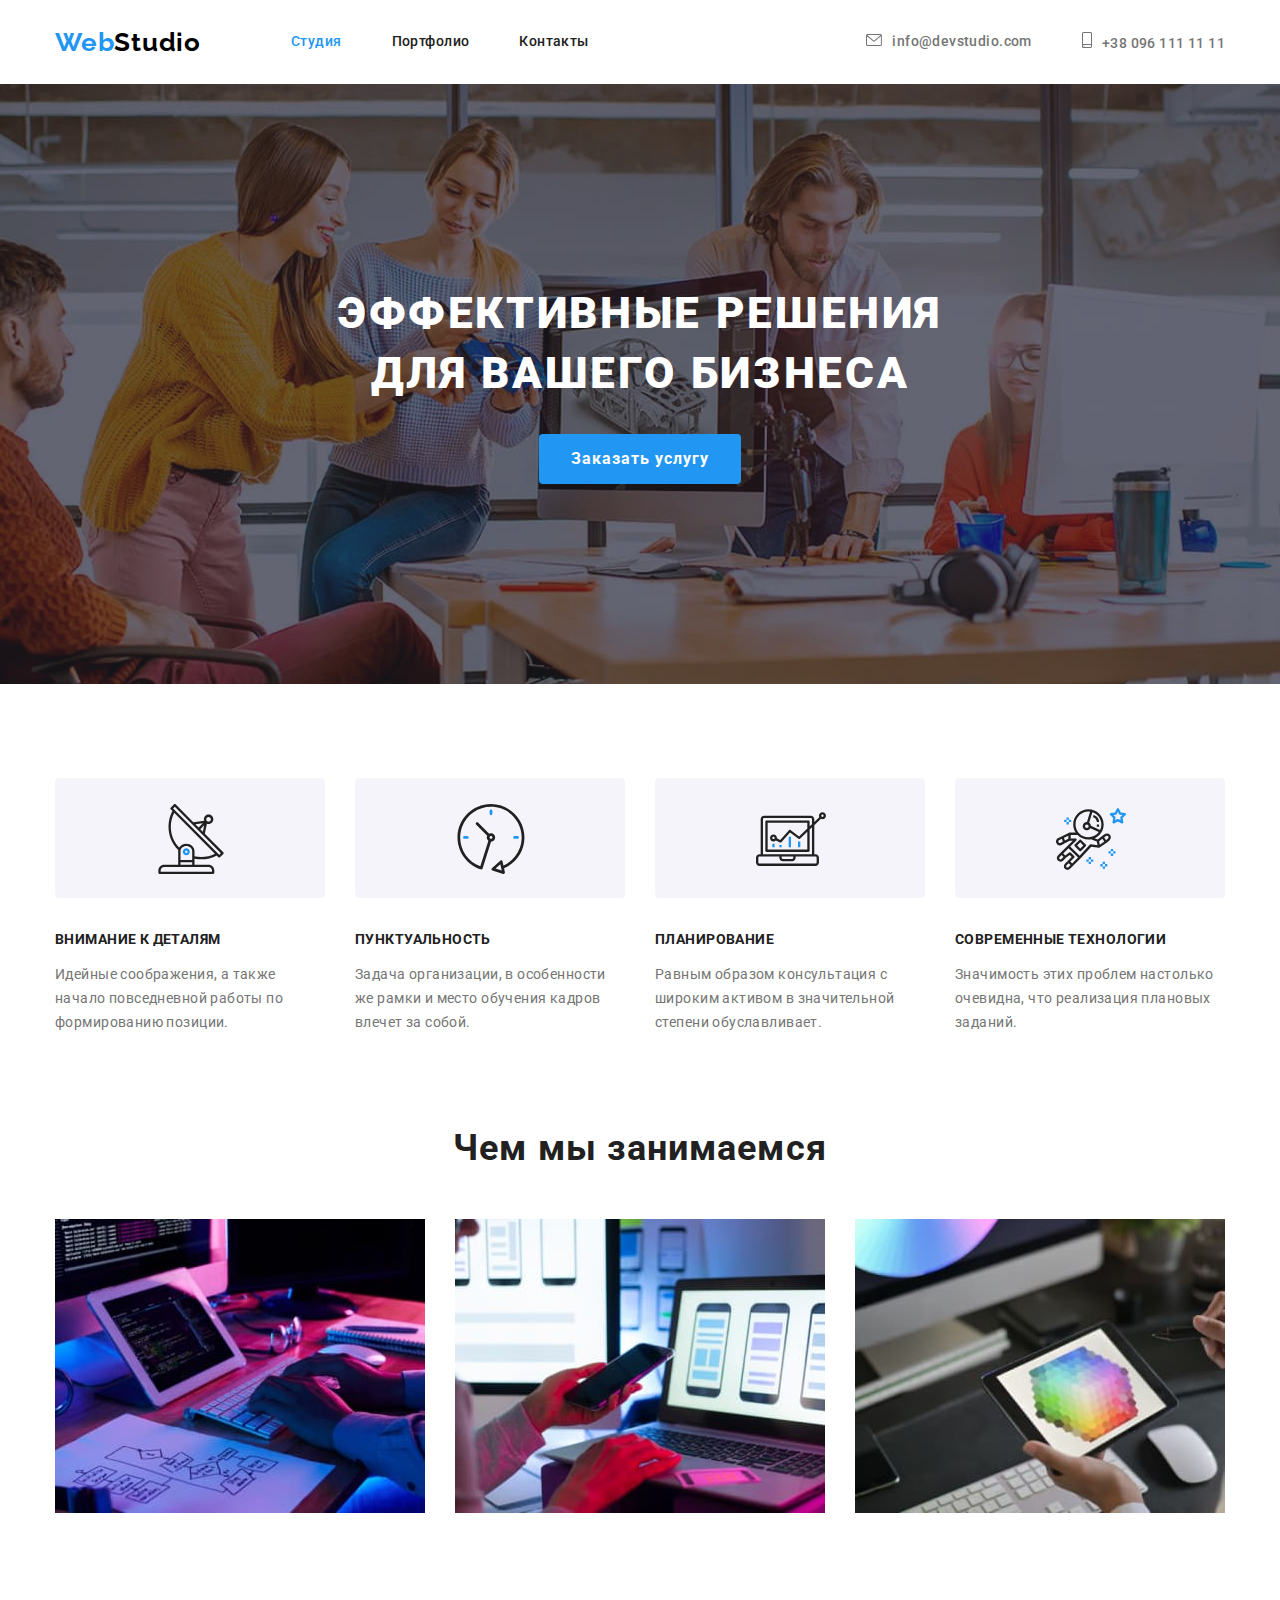
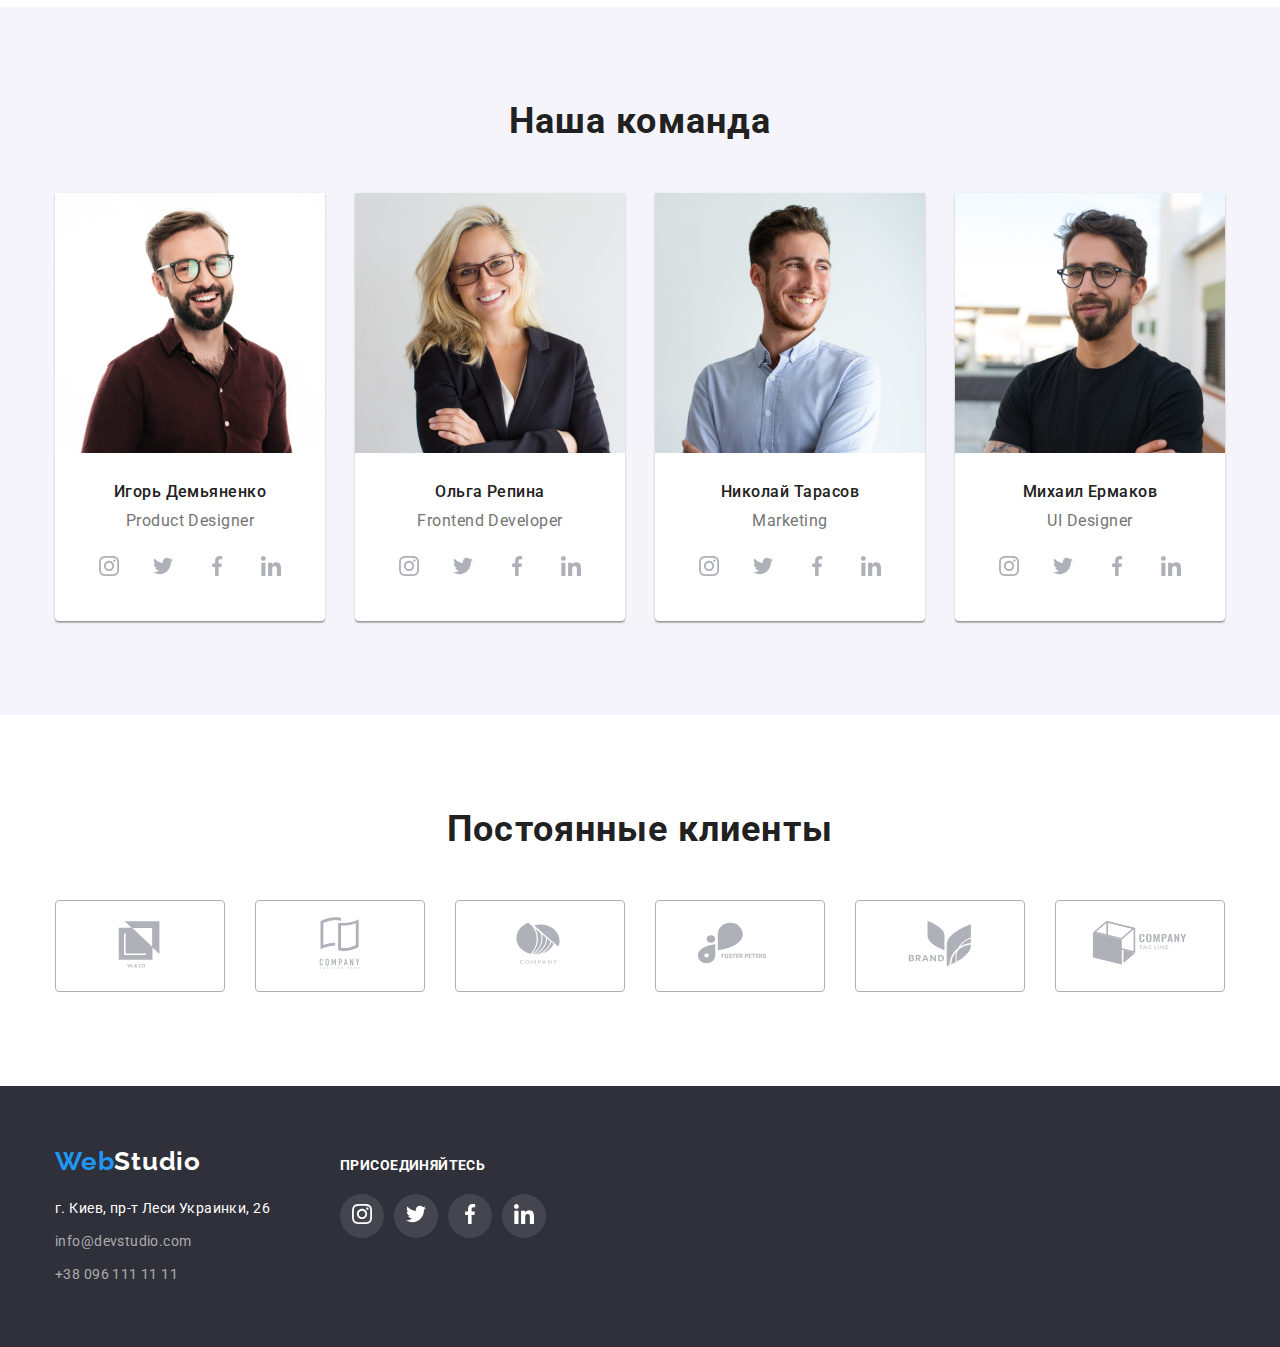
==== index.html @ 2602ba6e "inex.update" ====
<!DOCTYPE html>
<html lang="ru">
<head>
    <meta charset="UTF-8">
    <meta http-equiv="X-UA-Compatible" content="IE=edge">
    <meta name="viewport" content="width-device-width, initial-scale=1.0">
    <title>Студия</title>
    <link rel="preconnect" href="https://fonts.googleapis.com">
    <link rel="preconnect" href="https://fonts.gstatic.com" crossorigin>
    <link href="https://fonts.googleapis.com/css2?family=Raleway:wght@700&family=Roboto:wght@400;500;700;900&display=swap" rel="stylesheet">
    <link rel="stylesheet" href="https://cdnjs.cloudflare.com/ajax/libs/modern-normalize/1.1.0/modern-normalize.min.css">
    <link rel="stylesheet" href="./css/styles.css">
</head>
<body>
    <header>
        <div class="container main-nav">
            <nav class="header-nav">
                <a href="./index.html" lang="en" class="logo-web link">Web<span class="logo-studio">Studio</span></a>
                <ul class="site-nav list">
                    <li class="item"><a href="./index.html" class="link-current link">Студия</a></li>
                    <li class="item"><a href="./portfolio.html" class="link">Портфолио</a></li>
                    <li class="item"><a href="" class="link">Контакты</a></li>
                </ul>
            </nav>    
                <ul class="contact-header list">
                    </li>
                    <li class="item"><a href="mailto:info@devstudio.com" class="link mail">
                        <svg class="contact-icon" width="16" height="12">
                        <use href="./images/icons.svg#icon-envelope"></use>
                     </svg>info@devstudio.com</a>
                    </li>
                    <li class="item">
                        <a href="tel:+380961111111" class="link tel"><svg class="contact-icon" width="10" height="16">
                        <use href="./images/icons.svg#icon-smartphone"></use>
                     </svg>+38 096 111 11 11</a>
                    </li>
                </ul>
        </div>
    </header>
    <main>
        
        <section class="hero">
                <h1 class="hero-title">Эффективные решения<br> для вашего бизнеса</h1>
                <button type="button" class="hero-btn pointer">Заказать услугу</button>
        </section>
        
        <section class="feature">
            <div class="container">
                <h2 class="hidden">Особенности</h2>
                <ul class="feature-list list">
                    <li class="item">
                        <div class="feature-fill">
                            <svg class="feature-icon" width="70" height="70">
                                <use href="./images/icons.svg#icon-antenna"></use>
                            </svg>
                        </div>
                        <h3 class="feature-title">Внимание к деталям</h3>
                        <p class="feature-content">Идейные соображения, а также начало повседневной работы по формированию позиции.</p>
                    </li>
                    <li class="item">
                        <div class="feature-fill">
                            <svg class="feature-icon" width="70" height="70">
                            <use href="./images/icons.svg#icon-clock"></use>
                        </svg>
                        </div>
                        <h3 class="feature-title">Пунктуальность</h3>
                        <p class="feature-content">Задача организации, в особенности же рамки и место обучения кадров влечет за собой.</p>
                    </li>
                    <li class="item">
                        <div class="feature-fill">
                            <svg class="feature-icon" width="70" height="70">
                            <use href="./images/icons.svg#icon-diagram"></use>
                        </svg>
                        </div>
                        <h3 class="feature-title">Планирование</h3>
                        <p class="feature-content">Равным образом консультация с широким активом в значительной степени обуславливает.</p>
                    </li>
                    <li class="item">
                        <div class="feature-fill">
                            <svg class="feature-icon" width="70" height="70">
                            <use href="./images/icons.svg#icon-astronaut"></use>
                        </svg>
                        </div>
                        <h3 class="feature-title">Современные технологии</h3>
                        <p class="feature-content">Значимость этих проблем настолько очевидна, что реализация плановых заданий.</p>
                    </li>
                </ul>
            </div>
        </section>
        
        <section class="we-do">
            <div class="container">
                <h2 class="section-title">Чем мы занимаемся</h2>
                <ul class="job-list list">
                    <li class="item"><img src="images/img1.jpg" alt="разаработка ПО" width="370"></li>
                    <li class="item"><img src="images/img2.jpg" alt="тэстирование мобильного приложения" width="370"></li>
                    <li class="item"><img src="images/img3.jpg" alt="работа с палитрой цветов" width="370"></li>
                </ul>
            </div>
       </section>
        <section class="team">
            <div class="container">
                <h2 class="team-title">Наша команда</h2>
                <ul class="team-list list">
                    <li class="item">
                        <img src="images/img4.jpg" alt="Product Designer" width="270" >
                        <div class="team-card">
                            <h3 class="team-name">Игорь Демьяненко</h3>
                            <p lang="en" class="team-profession">Product Designer</p>
                            <ul class="team-soc list">
                                <li class="team-soc-item">
                                    <a href="">
                                        <svg class="team-soc-icon" width="20" height="20">
                                            <use href="./images/icons.svg#icon-instagram"></use>
                                        </svg>
                                    </a>
                                </li>
                                <li class="team-soc-item">
                                    <a href="">
                                        <svg class="team-soc-icon" width="20" height="20">
                                            <use href="./images/icons.svg#icon-twitter"></use>
                                        </svg>
                                    </a>
                                </li>
                                <li class="team-soc-item">
                                    <a href="">
                                        <svg class="team-soc-icon" width="20" height="20">
                                            <use href="./images/icons.svg#icon-facebook"></use>
                                        </svg>
                                    </a>
                                </li>
                                <li class="team-soc-item">
                                    <a href="">
                                        <svg class="team-soc-icon" width="20" height="20">
                                            <use href="./images/icons.svg#icon-linkedin"></use>
                                        </svg>
                                    </a>
                                </li>
                            </ul>
                        </div>
                        
                    </li>
                    <li class="item">
                        <img src="images/img5.jpg" alt="Frontend Developer" width="270">
                        <div class="team-card">
                            <h3 class="team-name">Ольга Репина</h3>
                            <p lang="en" class="team-profession">Frontend Developer</p>
                            <ul class="team-soc list">
                                <li class="team-soc-item">
                                    <a href="">
                                        <svg class="team-soc-icon" width="20" height="20">
                                            <use href="./images/icons.svg#icon-instagram"></use>
                                        </svg>
                                    </a>
                                </li>
                                <li class="team-soc-item">
                                    <a href="">
                                        <svg class="team-soc-icon" width="20" height="20">
                                            <use href="./images/icons.svg#icon-twitter"></use>
                                        </svg>
                                    </a>
                                </li>
                                <li class="team-soc-item">
                                    <a href="">
                                        <svg class="team-soc-icon" width="20" height="20">
                                            <use href="./images/icons.svg#icon-facebook"></use>
                                        </svg>
                                    </a>
                                </li>
                                <li class="team-soc-item">
                                    <a href="">
                                        <svg class="team-soc-icon" width="20" height="20">
                                            <use href="./images/icons.svg#icon-linkedin"></use>
                                        </svg>
                                    </a>
                                </li>
                            </ul>
                        </div>
                        
                    </li>
                    <li class="item">
                        <img src="images/img6.jpg" alt="Marketing" width="270">
                        <div class="team-card">
                            <h3 class="team-name">Николай Тарасов</h3>
                            <p lang="en" class="team-profession">Marketing</p>
                            <ul class="team-soc list">
                                <li class="team-soc-item">
                                    <a href="">
                                        <svg class="team-soc-icon" width="20" height="20">
                                            <use href="./images/icons.svg#icon-instagram"></use>
                                        </svg>
                                    </a>
                                </li>
                                <li class="team-soc-item">
                                    <a href="">
                                        <svg class="team-soc-icon" width="20" height="20">
                                            <use href="./images/icons.svg#icon-twitter"></use>
                                        </svg>
                                    </a>
                                </li>
                                <li class="team-soc-item">
                                    <a href="">
                                        <svg class="team-soc-icon" width="20" height="20">
                                            <use href="./images/icons.svg#icon-facebook"></use>
                                        </svg>
                                    </a>
                                </li>
                                <li class="team-soc-item">
                                    <a href="">
                                        <svg class="team-soc-icon" width="20" height="20">
                                            <use href="./images/icons.svg#icon-linkedin"></use>
                                        </svg>
                                    </a>
                                </li>
                            </ul>
                        </div>
                        
                    </li>
                    <li class="item">
                        <img src="images/img7.jpg" alt="UI Designer" width="270">
                        <div class="team-card">
                            <h3 class="team-name">Михаил Ермаков</h3>
                            <p lang="en" class="team-profession">UI Designer</p>
                            <ul class="team-soc list">
                                <li class="team-soc-item">
                                    <a href="">
                                        <svg class="team-soc-icon" width="20" height="20">
                                            <use href="./images/icons.svg#icon-instagram"></use>
                                        </svg>
                                    </a>
                                </li>
                                <li class="team-soc-item">
                                    <a href="">
                                        <svg class="team-soc-icon" width="20" height="20">
                                            <use href="./images/icons.svg#icon-twitter"></use>
                                        </svg>
                                    </a>
                                </li>
                                <li class="team-soc-item">
                                    <a href="">
                                        <svg class="team-soc-icon" width="20" height="20">
                                            <use href="./images/icons.svg#icon-facebook"></use>
                                        </svg>
                                    </a>
                                </li>
                                <li class="team-soc-item">
                                    <a href="">
                                        <svg class="team-soc-icon" width="20" height="20">
                                            <use href="./images/icons.svg#icon-linkedin"></use>
                                        </svg>
                                    </a>
                                </li>
                            </ul>
                        </div>
                    </li>
                </ul>
            </div>
        </section>
        <section class="clients">
            <div class="container">
              <h2 class="clients-title">Постоянные клиенты</h2>  
              <ul class="clients-list list">
                <li class="item">
                    <a href="">
                        <svg class="clients-icon" width="106" height="60">
                            <use href="./images/icons.svg#icon-Logo"></use>
                        </svg>
                    </a>
                </li>
                <li class="item">
                    <a href="">
                        <svg class="clients-icon" width="106" height="60">
                            <use href="./images/icons.svg#icon-Logo2"></use>
                        </svg>
                    </a>
                </li>
                <li class="item">
                    <a href="">
                        <svg class="clients-icon" width="106" height="60">
                            <use href="./images/icons.svg#icon-Logo3"></use>
                        </svg>
                    </a>
                </li>
                <li class="item">
                    <a href="">
                        <svg class="clients-icon" width="106" height="60">
                            <use href="./images/icons.svg#icon-Logo4"></use>
                        </svg>
                    </a>
                </li>
                <li class="item">
                    <a href="">
                        <svg class="clients-icon" width="106" height="60">
                            <use href="./images/icons.svg#icon-Logo5"></use>
                        </svg>
                    </a>
                </li>
                <li class="item">
                    <a href="">
                        <svg class="clients-icon" width="106" height="60">
                            <use href="./images/icons.svg#icon-Logo6"></use>
                        </svg>
                    </a>
                </li>
              </ul>
            </div>
        </section>
    </main>
    <footer class="footer">
        <div class="container footer-wrap">
            <div class="">
                <a href="./index.html" lang="en" class="logo-web-footer link">Web<span class="logo-studio-footer">Studio</span></a>
                <address class="address">
                    <ul class="address-list list">
                        <li class="address-location">г. Киев, пр-т Леси Украинки, 26</li>
                        <li class="address-location"><a href="mailto:info@devstudio.com" class="link">info@devstudio.com</a></li>
                        <li class="address-location"><a href="tel:+380961111111" class="link">+38 096 111 11 11</a></li>
                    </ul>
            </div>
            <div class="footer-soc">
                    <h2 class="footer-add">присоединяйтесь</h2>
                    <ul class="footer-soc-list list">
                        <li class="footer-soc-item">
                            <a href="">
                                <svg class="footer-soc-icon" width="20" height="20">
                                    <use href="./images/icons.svg#icon-instagram"></use>
                                </svg>
                            </a>
                        </li>
                        <li class="footer-soc-item">
                            <a href="">
                                <svg class="footer-soc-icon" width="20" height="20">
                                    <use href="./images/icons.svg#icon-twitter"></use>
                                </svg>
                            </a>
                        </li>
                        <li class="footer-soc-item">
                            <a href="">
                                <svg class="footer-soc-icon" width="20" height="20">
                                    <use href="./images/icons.svg#icon-facebook"></use>
                                </svg>
                            </a>
                        </li>
                        <li class="footer-soc-item">
                            <a href="">
                                <svg class="footer-soc-icon" width="20" height="20">
                                    <use href="./images/icons.svg#icon-linkedin"></use>
                                </svg>
                            </a>
                        </li>
                    </ul>
            </div>
        </address>
        </div>
    </footer>
</body>
</html>
---- css/styles.css ----
:root {
  --main-text-color: #212121;
  --additional-text: #757575;
  --background-light: #f5f4fa;
  --background-dark: #2f303a;
  --accent-color: #2196f3;
  --contact-text: rgba(255, 255, 255, 0.6);
  --white: #ffffff;
  --black: #000000;
}

body {
  font-family: Roboto, sans-serif;
  color: var(--main-text-color);
  background-color: var(--white);
}

h1,
h2,
h3,
p,
ul {
  margin: 0;
}

img {
  display: block;
  max-width: 100%;
  height: auto;
}

.list {
  list-style: none;
  padding: 0;
  margin: 0;
}

.link {
  text-decoration: none;
}

.pointer {
  cursor: pointer;
}

.hidden {
  position: absolute;
  white-space: nowrap;
  width: 1px;
  height: 1px;
  overflow: hidden;
  border: 0;
  padding: 0;
  clip: rect(0 0 0 0);
  clip-path: inset(50%);
  margin: -1px;
}

.container {
  margin-left: auto;
  margin-right: auto;
  width: 100%;
  max-width: 1200px;
  padding-left: 15px;
  padding-right: 15px;
}
/* -----------HEADER------------- */
.header {
  border-bottom: 1px solid #eeeeee;
}

.main-nav,
.header-nav,
.site-nav,
.contact-header {
  display: flex;
  align-items: center;
}

.contact-header .link,
.address-list .link {
  color: var(--additional-text);
}

/* .mail {
  color: var(--additional-text); */
/* } */
.site-nav .link {
  color: var(--main-text-color);
  display: block;
  padding-top: 32px;
  padding-bottom: 32px;
}

.logo-web {
  font-family: 'Raleway', sans-serif;
  font-style: normal;
  font-weight: 700;
  font-size: 26px;
  line-height: 1.19;
  letter-spacing: 0.03em;
  color: var(--accent-color);
  padding-top: 24px;
  padding-bottom: 24px;
}
.logo-studio {
  font-family: 'Raleway', sans-serif;
  font-style: normal;
  font-weight: 700;
  font-size: 26px;
  line-height: 1.19;
  letter-spacing: 0.03em;
  color: var(--black);
  padding-top: 24px;
  padding-bottom: 24px;
}

.site-nav .link:hover,
.site-nav .link:focus,
.contact-header .link:hover,
.contact-header .link:focus {
  color: var(--accent-color);
}

.site-nav .link-current {
  color: var(--accent-color);
}

.site-nav {
  font-weight: 500;
  font-size: 14px;
  line-height: 1.14;
  letter-spacing: 0.03em;
  margin-left: 90px;
}

.site-nav .item + .item {
  margin-left: 50px;
}

.contact-icon {
  margin-right: 10px;
  fill: currentColor;
}
/* .site-nav .item:not(:last-child){
    margin-right: 50px; */
/* } */

.contact-header .item + .item {
  margin-left: 50px;
}

.contact-header {
  font-weight: 500;
  font-size: 14px;
  line-height: 1.14;
  letter-spacing: 0.03em;
  color: var(--additional-text);
  margin-left: auto;
}

.contact-header .link {
  display: block;
  padding-top: 32px;
  padding-bottom: 32px;
}

/* -------HERO------- */

.hero {
  background-image: url(../images/Overlay.png), url(../images/hero.jpg);
  background-repeat: no-repeat;
  background-position: center;
  text-align: center;
  padding-top: 200px;
  padding-bottom: 200px;
}

.hero-title {
  margin-bottom: 0;
  font-weight: 900;
  font-size: 44px;
  line-height: 1.36;
  letter-spacing: 0.06em;
  text-transform: uppercase;
  color: var(--white);
}

.hero-btn {
  font-family: inherit;
  font-weight: 700;
  font-size: 16px;
  line-height: 1.88;
  letter-spacing: 0.06em;

  color: var(--white);
  background: var(--accent-color);

  border: none;
  border-radius: 4px;
  padding: 10px 32px;
  margin-left: auto;
  margin-right: auto;
  margin-top: 30px;
}

/* ------Features------- */

.feature {
  padding-top: 94px;
  padding-bottom: 94px;
}

.feature-title {
  font-weight: 700;
  font-size: 14px;
  line-height: 1.71;
  letter-spacing: 0.03em;
  text-transform: uppercase;
  margin-bottom: 10px;
}
.feature-content {
  font-weight: 400;
  font-size: 14px;
  line-height: 24px;
  letter-spacing: 0.03em;
  color: var(--additional-text);
}

.feature-list {
  display: flex;
}

.feature-list .item + .item {
  margin-left: 30px;
}

.feature-list .item {
  flex-basis: calc((100% - 3 * 30px) / 4);
}

.feature-fill {
  width: 270px;
  height: 120px;
  border: 1px solid var(--background-light);
  border-radius: 4px;
  background-color: var(--background-light);
  margin-bottom: 30px;
}

.feature-icon {
  margin: 25px 100px;
}

/* ----What we do------ */
.we-do {
  padding-bottom: 94px;
}

.section-title {
  font-weight: 700;
  font-size: 36px;
  line-height: 1.16;
  text-align: center;
  letter-spacing: 0.03em;
  margin-bottom: 50px;
}
.job-list {
  display: flex;
}

.job-list .item + .item {
  margin-left: 30px;
}

/* ---Team------ */

.team {
  background-color: var(--background-light);
  padding-top: 94px;
  padding-bottom: 94px;
}

.team-title {
  font-weight: 700;
  font-size: 36px;
  line-height: 1.16;
  text-align: center;
  letter-spacing: 0.03em;
  margin-bottom: 50px;
}

.team-name {
  font-weight: 500;
  font-size: 16px;
  line-height: 1.18;
  text-align: center;
  letter-spacing: 0.03em;
  margin-bottom: 10px;
}

.team-profession {
  font-weight: 400;
  font-size: 16px;
  line-height: 1.16;
  text-align: center;
  letter-spacing: 0.03em;
  color: var(--additional-text);
}

.team-list {
  display: flex;
}

.team-list .item + .item {
  margin-left: 30px;
}

.team-list .item {
  background-color: var(--white);
  box-shadow: 0px 1px 3px rgba(0, 0, 0, 0.12),
   0px 1px 1px rgba(0, 0, 0, 0.14),
   0px 2px 1px rgba(0, 0, 0, 0.2);
  border-radius: 0 0 4px 4px;
}

.team-card {
  padding-top: 30px;
  padding-bottom: 30px;
}

.team-soc {
  display: flex;
  justify-content: center;
  gap: 10px;
  margin-top: 16px;
}
.team-soc-item {
  width: 44px;
  height: 44px;
  background-color: var(--white);
  border-radius: 22px;
  display: flex;
  align-items: center;
  justify-content: center;
}

.team-soc-item:hover,
.team-soc-item:focus {
  background-color: var(--accent-color);
}

.team-soc-item:hover .team-soc-icon {
  fill: var(--white);
}

.team-soc-icon {
  fill: #afb1b8;
}

/* -----Clients---- */

.clients {
  padding-top: 94px;
  padding-bottom: 94px;
}

.clients-list {
  display: flex;
}

.clients-list .item + .item {
  margin-left: 30px;
}

.clients-list > .item {
  width: 170px;
  height: 92px;
  border: 1px solid #afb1b8;
  border-radius: 4px;
  display: flex;
  align-items: center;
  justify-content: center;
}
.clients-title {
  font-weight: 700;
  font-size: 36px;
  line-height: 1.16;
  text-align: center;
  letter-spacing: 0.03em;
  margin-bottom: 50px;
}

.clients-icon {
  fill: #afb1b8;
}
.clients-list .item:hover,
.clients-icon:hover {
  fill: var(--accent-color);
  border-color: var(--accent-color);
}
/* --------Portfolio--------- */

.portfolio {
  padding-top: 94px;
  padding-bottom: 94px;
}
.portfolio-filter {
  display: flex;
  justify-content: center;
  margin-bottom: 50px;
}

.portfolio-filter .item {
  margin-right: 8px;
}

.portfolio-filter .item:last-child {
  margin-right: 0;
}

.portfolio-filter .current-btn {
  color: var(--white);
  background-color: var(--accent-color);
}
.port-btn {
  font-family: inherit;
  font-weight: 500;
  font-size: 16px;
  line-height: 1.62;
  letter-spacing: 0.03em;
  color: var(--main-text-color);
  background: var(--background-light);
  border: none;
  border-radius: 4px;

  padding: 6px 22px;
}

.port-btn:hover,
.port-btn:focus {
  color: var(--white);
  background-color: var(--accent-color);
  box-shadow: 0px 3px 1px rgba(0, 0, 0, 0.1),
              0px 1px 2px rgba(0, 0, 0, 0.08),
              0px 2px 2px rgba(0, 0, 0, 0.12);
}

.portfolio-list {
  display: flex;
  flex-wrap: wrap;
}

.portfolio-list .item {
  margin-right: 30px;
  margin-bottom: 30px;
}

.portfolio-list .item:hover,
.portfolio-list .item:focus {
  box-shadow:  0px 4px 4px rgba(0, 0, 0, 0.25);
}

.portfolio-list .item:nth-child(3n) {
  margin-right: 0;
}

.portfolio-name {
  font-weight: 700;
  font-size: 18px;
  line-height: 2;
  letter-spacing: 0.06em;
}

.portfolio-type {
  font-weight: 400;
  font-size: 16px;
  line-height: 1.87;
  letter-spacing: 0.03em;
  color: var(--additional-text);
}

.portfolio-card {
  padding-top: 20px;
  padding-bottom: 20px;
  padding-left: 24px;
  padding-right: 24px;
  border: 1px solid #eeeeee;
  border-top: none;
}

/* -----------FOOTER-------- */
.footer {
  padding: 60px 0;
  background-color: var(--background-dark);
}

.logo-studio-footer {
  font-family: 'Raleway', sans-serif;
  font-style: normal;
  font-weight: 700;
  font-size: 26px;
  line-height: 1.19;
  letter-spacing: 0.03em;
  color: var(--white);

  padding-bottom: 24px;
}

.logo-web-footer {
  font-family: 'Raleway', sans-serif;
  font-style: normal;
  font-weight: 700;
  font-size: 26px;
  line-height: 1.19;
  letter-spacing: 0.03em;
  color: var(--accent-color);

  padding-bottom: 24px;
}

.footer-wrap {
  display: flex;
  align-items: baseline;
  
}
.footer-soc {
  margin-left: 70px;
}
/* -----Address----- */

.address-list .link {
  font-weight: 400;
  font-size: 14px;
  line-height: 1.71;
  letter-spacing: 0.03em;
  color: var(--contact-text);
}
.address-list {
  margin-top: 20px;
}

.address-location:nth-child(3n) {
  margin-bottom: 0;
}

.address-list .link:hover,
.address-list .link:focus {
  color: var(--accent-color);
}

.address-location {
  font-weight: 400;
  font-size: 14px;
  line-height: 1.71;
  letter-spacing: 0.03em;
  color: var(--white);

  margin-bottom: 9px;
}

.address {
  font-style: normal;
}

.footer-soc-list {
  display: flex;
  gap: 10px;
}

.footer-soc-item {
  width: 44px;
  height: 44px;
  background-color: rgba(255, 255, 255, 0.1);
  border-radius: 22px;
  display: flex;
  align-items: center;
  justify-content: center;
}

.footer-soc-item:hover,
.footer-soc-item:focus {
  background-color: var(--accent-color);
}

.footer-soc-icon {
  fill: var(--white);
}
.footer-add {
  font-style: normal;
  font-weight: 700;
  font-size: 14px;
  line-height: 1.14;
  letter-spacing: 0.03em;
  text-transform: uppercase;
  color: var(--white);
  margin-bottom: 20px;
}
/* цвет основного текста #212121 */
/* дополнительного текста #757575 */
/* бэкграунд светлосерый #F5F4FA  */
/* бэкграунд темный #2F303A */
/* акцент #2196F3 */
/* текст в контактах футера rgba(255, 255, 255, 0.6) */
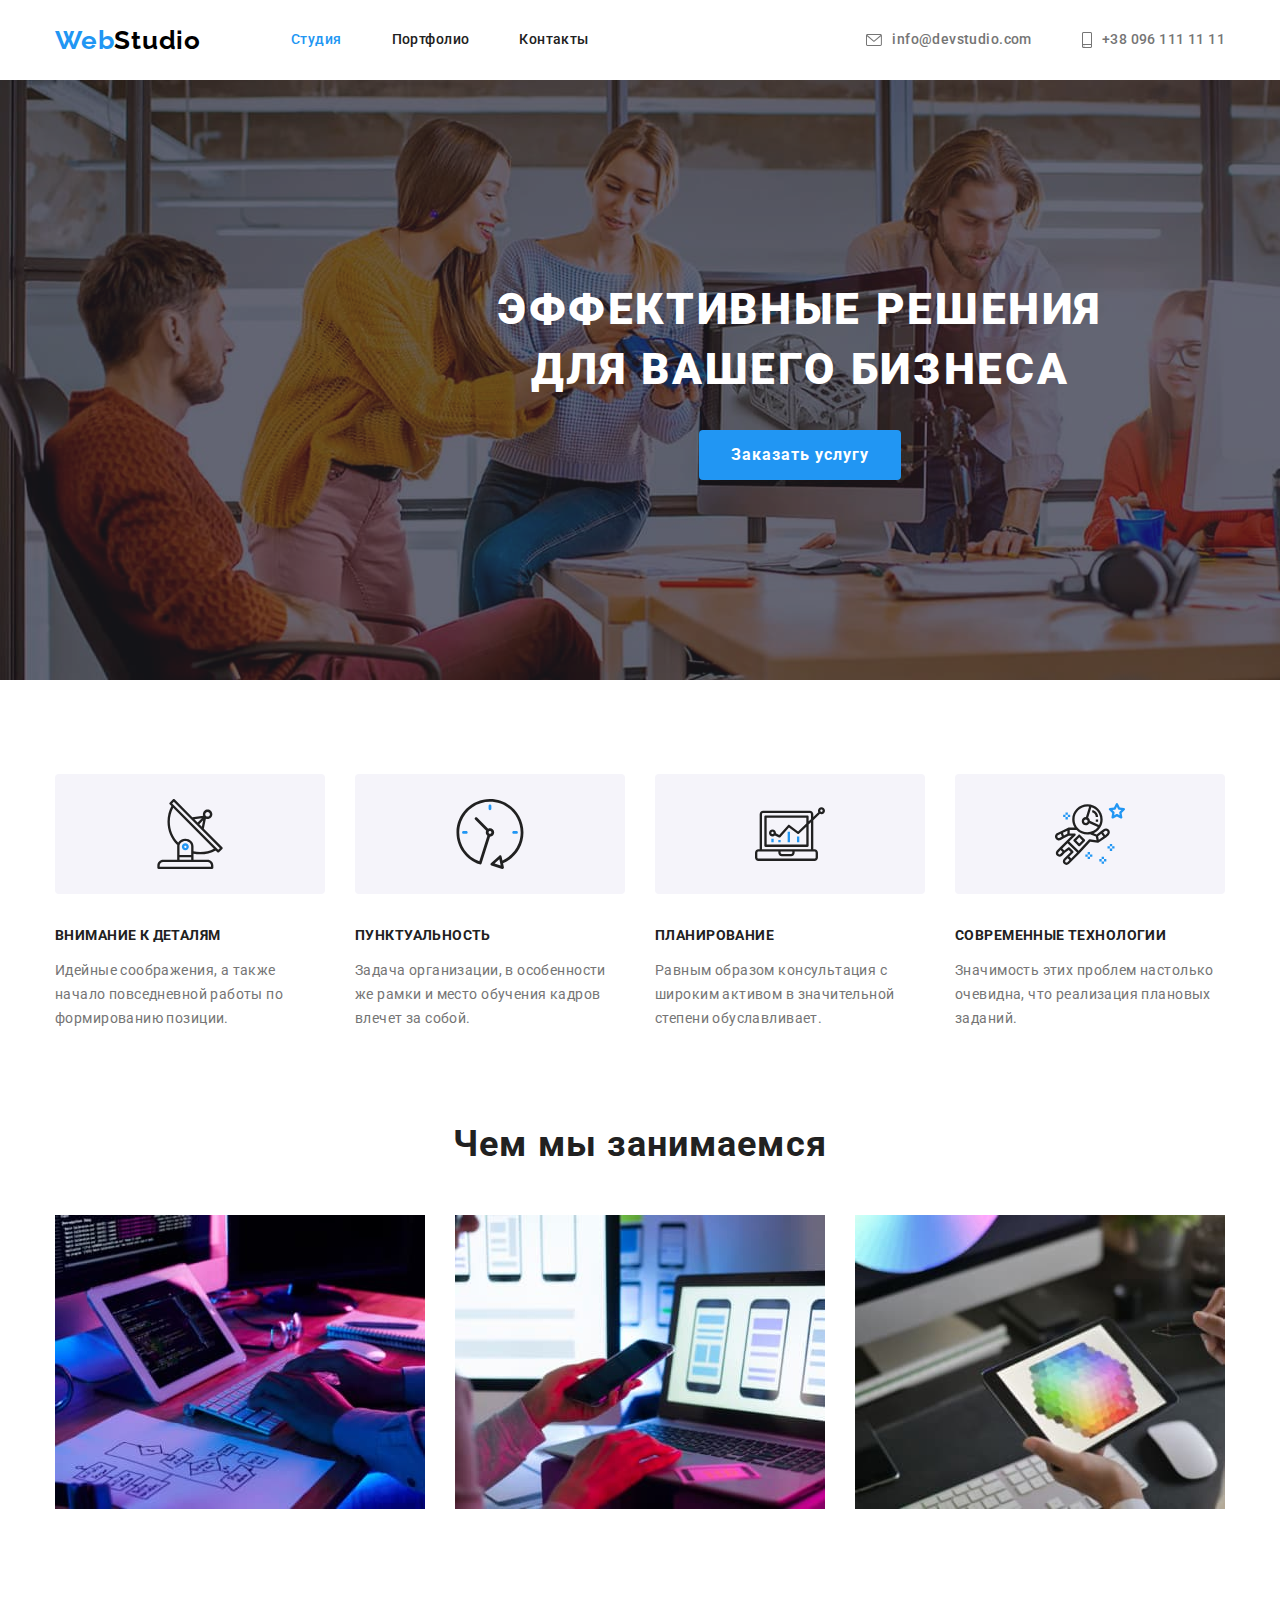
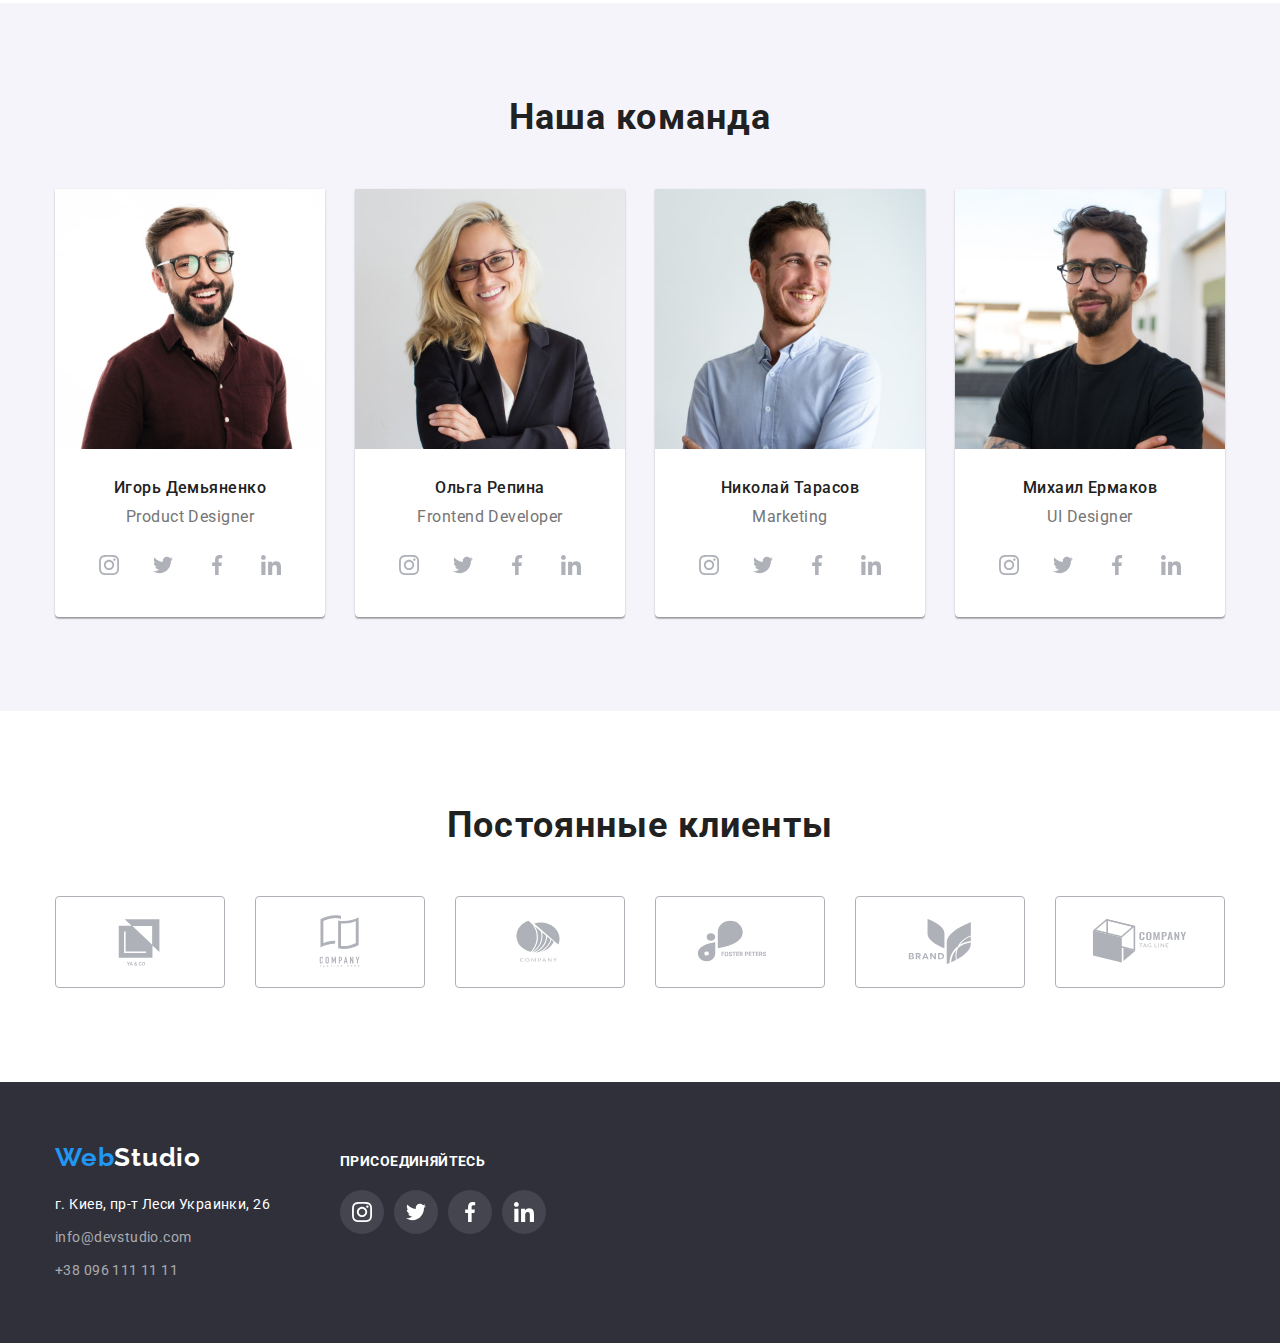
==== commit 26e012e6: "index update" ====
--- a/index.html
+++ b/index.html
@@ -23,7 +23,6 @@
                 </ul>
             </nav>    
                 <ul class="contact-header list">
-                    </li>
                     <li class="item"><a href="mailto:info@devstudio.com" class="link mail">
                         <svg class="contact-icon" width="16" height="12">
                         <use href="./images/icons.svg#icon-envelope"></use>
@@ -109,28 +108,28 @@
                             <p lang="en" class="team-profession">Product Designer</p>
                             <ul class="team-soc list">
                                 <li class="team-soc-item">
-                                    <a href="">
+                                    <a href="" class="team-soc-link">
                                         <svg class="team-soc-icon" width="20" height="20">
                                             <use href="./images/icons.svg#icon-instagram"></use>
                                         </svg>
                                     </a>
                                 </li>
                                 <li class="team-soc-item">
-                                    <a href="">
+                                    <a href="" class="team-soc-link">
                                         <svg class="team-soc-icon" width="20" height="20">
                                             <use href="./images/icons.svg#icon-twitter"></use>
                                         </svg>
                                     </a>
                                 </li>
                                 <li class="team-soc-item">
-                                    <a href="">
+                                    <a href="" class="team-soc-link">
                                         <svg class="team-soc-icon" width="20" height="20">
                                             <use href="./images/icons.svg#icon-facebook"></use>
                                         </svg>
                                     </a>
                                 </li>
                                 <li class="team-soc-item">
-                                    <a href="">
+                                    <a href="" class="team-soc-link">
                                         <svg class="team-soc-icon" width="20" height="20">
                                             <use href="./images/icons.svg#icon-linkedin"></use>
                                         </svg>
@@ -147,28 +146,28 @@
                             <p lang="en" class="team-profession">Frontend Developer</p>
                             <ul class="team-soc list">
                                 <li class="team-soc-item">
-                                    <a href="">
+                                    <a href="" class="team-soc-link">
                                         <svg class="team-soc-icon" width="20" height="20">
                                             <use href="./images/icons.svg#icon-instagram"></use>
                                         </svg>
                                     </a>
                                 </li>
                                 <li class="team-soc-item">
-                                    <a href="">
+                                    <a href="" class="team-soc-link">
                                         <svg class="team-soc-icon" width="20" height="20">
                                             <use href="./images/icons.svg#icon-twitter"></use>
                                         </svg>
                                     </a>
                                 </li>
                                 <li class="team-soc-item">
-                                    <a href="">
+                                    <a href="" class="team-soc-link">
                                         <svg class="team-soc-icon" width="20" height="20">
                                             <use href="./images/icons.svg#icon-facebook"></use>
                                         </svg>
                                     </a>
                                 </li>
                                 <li class="team-soc-item">
-                                    <a href="">
+                                    <a href="" class="team-soc-link">
                                         <svg class="team-soc-icon" width="20" height="20">
                                             <use href="./images/icons.svg#icon-linkedin"></use>
                                         </svg>
@@ -185,28 +184,28 @@
                             <p lang="en" class="team-profession">Marketing</p>
                             <ul class="team-soc list">
                                 <li class="team-soc-item">
-                                    <a href="">
+                                    <a href="" class="team-soc-link">
                                         <svg class="team-soc-icon" width="20" height="20">
                                             <use href="./images/icons.svg#icon-instagram"></use>
                                         </svg>
                                     </a>
                                 </li>
                                 <li class="team-soc-item">
-                                    <a href="">
+                                    <a href="" class="team-soc-link">
                                         <svg class="team-soc-icon" width="20" height="20">
                                             <use href="./images/icons.svg#icon-twitter"></use>
                                         </svg>
                                     </a>
                                 </li>
                                 <li class="team-soc-item">
-                                    <a href="">
+                                    <a href="" class="team-soc-link">
                                         <svg class="team-soc-icon" width="20" height="20">
                                             <use href="./images/icons.svg#icon-facebook"></use>
                                         </svg>
                                     </a>
                                 </li>
                                 <li class="team-soc-item">
-                                    <a href="">
+                                    <a href="" class="team-soc-link">
                                         <svg class="team-soc-icon" width="20" height="20">
                                             <use href="./images/icons.svg#icon-linkedin"></use>
                                         </svg>
@@ -223,28 +222,28 @@
                             <p lang="en" class="team-profession">UI Designer</p>
                             <ul class="team-soc list">
                                 <li class="team-soc-item">
-                                    <a href="">
-                                        <svg class="team-soc-icon" width="20" height="20">
+                                    <a href="" class="team-soc-link">
+                                        <svg class="team-soc-icon" width="20" height="20" >
                                             <use href="./images/icons.svg#icon-instagram"></use>
                                         </svg>
                                     </a>
                                 </li>
                                 <li class="team-soc-item">
-                                    <a href="">
+                                    <a href="" class="team-soc-link">
                                         <svg class="team-soc-icon" width="20" height="20">
                                             <use href="./images/icons.svg#icon-twitter"></use>
                                         </svg>
                                     </a>
                                 </li>
                                 <li class="team-soc-item">
-                                    <a href="">
+                                    <a href="" class="team-soc-link">
                                         <svg class="team-soc-icon" width="20" height="20">
                                             <use href="./images/icons.svg#icon-facebook"></use>
                                         </svg>
                                     </a>
                                 </li>
                                 <li class="team-soc-item">
-                                    <a href="">
+                                    <a href="" class="team-soc-link">
                                         <svg class="team-soc-icon" width="20" height="20">
                                             <use href="./images/icons.svg#icon-linkedin"></use>
                                         </svg>
@@ -261,42 +260,42 @@
               <h2 class="clients-title">Постоянные клиенты</h2>  
               <ul class="clients-list list">
                 <li class="item">
-                    <a href="">
+                    <a href="" class="clients-icon-link">
                         <svg class="clients-icon" width="106" height="60">
                             <use href="./images/icons.svg#icon-Logo"></use>
                         </svg>
                     </a>
                 </li>
                 <li class="item">
-                    <a href="">
+                    <a href="" class="clients-icon-link">
                         <svg class="clients-icon" width="106" height="60">
                             <use href="./images/icons.svg#icon-Logo2"></use>
                         </svg>
                     </a>
                 </li>
                 <li class="item">
-                    <a href="">
+                    <a href="" class="clients-icon-link">
                         <svg class="clients-icon" width="106" height="60">
                             <use href="./images/icons.svg#icon-Logo3"></use>
                         </svg>
                     </a>
                 </li>
                 <li class="item">
-                    <a href="">
+                    <a href="" class="clients-icon-link">
                         <svg class="clients-icon" width="106" height="60">
                             <use href="./images/icons.svg#icon-Logo4"></use>
                         </svg>
                     </a>
                 </li>
                 <li class="item">
-                    <a href="">
+                    <a href="" class="clients-icon-link">
                         <svg class="clients-icon" width="106" height="60">
                             <use href="./images/icons.svg#icon-Logo5"></use>
                         </svg>
                     </a>
                 </li>
                 <li class="item">
-                    <a href="">
+                    <a href="" class="clients-icon-link">
                         <svg class="clients-icon" width="106" height="60">
                             <use href="./images/icons.svg#icon-Logo6"></use>
                         </svg>
@@ -316,33 +315,34 @@
                         <li class="address-location"><a href="mailto:info@devstudio.com" class="link">info@devstudio.com</a></li>
                         <li class="address-location"><a href="tel:+380961111111" class="link">+38 096 111 11 11</a></li>
                     </ul>
+                </address>    
             </div>
             <div class="footer-soc">
-                    <h2 class="footer-add">присоединяйтесь</h2>
+                    <p class="footer-add">присоединяйтесь</p>
                     <ul class="footer-soc-list list">
                         <li class="footer-soc-item">
-                            <a href="">
+                            <a href="" class="footer-soc-link">
                                 <svg class="footer-soc-icon" width="20" height="20">
                                     <use href="./images/icons.svg#icon-instagram"></use>
                                 </svg>
                             </a>
                         </li>
                         <li class="footer-soc-item">
-                            <a href="">
+                            <a href="" class="footer-soc-link">
                                 <svg class="footer-soc-icon" width="20" height="20">
                                     <use href="./images/icons.svg#icon-twitter"></use>
                                 </svg>
                             </a>
                         </li>
                         <li class="footer-soc-item">
-                            <a href="">
+                            <a href="" class="footer-soc-link">
                                 <svg class="footer-soc-icon" width="20" height="20">
                                     <use href="./images/icons.svg#icon-facebook"></use>
                                 </svg>
                             </a>
                         </li>
                         <li class="footer-soc-item">
-                            <a href="">
+                            <a href="" class="footer-soc-link">
                                 <svg class="footer-soc-icon" width="20" height="20">
                                     <use href="./images/icons.svg#icon-linkedin"></use>
                                 </svg>
@@ -350,7 +350,6 @@
                         </li>
                     </ul>
             </div>
-        </address>
         </div>
     </footer>
 </body>
--- a/css/styles.css
+++ b/css/styles.css
@@ -160,7 +160,8 @@
 }
 
 .contact-header .link {
-  display: block;
+  display: flex;
+  align-items: center;
   padding-top: 32px;
   padding-bottom: 32px;
 }
@@ -168,6 +169,8 @@
 /* -------HERO------- */
 
 .hero {
+  width: 1600px;
+  margin: 0 auto;
   background-image: url(../images/Overlay.png), url(../images/hero.jpg);
   background-repeat: no-repeat;
   background-position: center;
@@ -229,6 +232,7 @@
 
 .feature-list {
   display: flex;
+  justify-content: center;
 }
 
 .feature-list .item + .item {
@@ -240,18 +244,16 @@
 }
 
 .feature-fill {
+  display: flex;
+  justify-content: center;
+  align-items: center;
   width: 270px;
   height: 120px;
-  border: 1px solid var(--background-light);
   border-radius: 4px;
   background-color: var(--background-light);
   margin-bottom: 30px;
 }
-
-.feature-icon {
-  margin: 25px 100px;
-}
-
+ 
 /* ----What we do------ */
 .we-do {
   padding-bottom: 94px;
@@ -306,6 +308,7 @@
   text-align: center;
   letter-spacing: 0.03em;
   color: var(--additional-text);
+  margin-bottom: 16px;
 }
 
 .team-list {
@@ -335,28 +338,24 @@
   gap: 10px;
   margin-top: 16px;
 }
-.team-soc-item {
+
+.team-soc-link:hover,
+.team-soc-link:focus {
+  fill: var(--white);
+  background-color: var(--accent-color);
+}
+
+.team-soc-link {
+  display: flex;
+  fill: #afb1b8;
   width: 44px;
   height: 44px;
   background-color: var(--white);
   border-radius: 22px;
-  display: flex;
   align-items: center;
   justify-content: center;
 }
 
-.team-soc-item:hover,
-.team-soc-item:focus {
-  background-color: var(--accent-color);
-}
-
-.team-soc-item:hover .team-soc-icon {
-  fill: var(--white);
-}
-
-.team-soc-icon {
-  fill: #afb1b8;
-}
 
 /* -----Clients---- */
 
@@ -373,7 +372,16 @@
   margin-left: 30px;
 }
 
-.clients-list > .item {
+.clients-title {
+  font-weight: 700;
+  font-size: 36px;
+  line-height: 1.16;
+  text-align: center;
+  letter-spacing: 0.03em;
+  margin-bottom: 50px;
+}
+
+.clients-icon-link {
   width: 170px;
   height: 92px;
   border: 1px solid #afb1b8;
@@ -381,23 +389,17 @@
   display: flex;
   align-items: center;
   justify-content: center;
-}
-.clients-title {
-  font-weight: 700;
-  font-size: 36px;
-  line-height: 1.16;
-  text-align: center;
-  letter-spacing: 0.03em;
-  margin-bottom: 50px;
+  color: #afb1b8;
+}
+
+.clients-icon-link:hover,
+.clients-icon-link:focus {
+  color: var(--accent-color);
+  border-color: var(--accent-color);
 }
 
 .clients-icon {
-  fill: #afb1b8;
-}
-.clients-list .item:hover,
-.clients-icon:hover {
-  fill: var(--accent-color);
-  border-color: var(--accent-color);
+  fill:currentColor;
 }
 /* --------Portfolio--------- */
 
@@ -470,6 +472,7 @@
   font-size: 18px;
   line-height: 2;
   letter-spacing: 0.06em;
+  color: var(--main-text-color);
 }
 
 .portfolio-type {
@@ -503,8 +506,6 @@
   line-height: 1.19;
   letter-spacing: 0.03em;
   color: var(--white);
-
-  padding-bottom: 24px;
 }
 
 .logo-web-footer {
@@ -515,14 +516,11 @@
   line-height: 1.19;
   letter-spacing: 0.03em;
   color: var(--accent-color);
-
-  padding-bottom: 24px;
 }
 
 .footer-wrap {
   display: flex;
   align-items: baseline;
-  
 }
 .footer-soc {
   margin-left: 70px;
@@ -568,7 +566,7 @@
   gap: 10px;
 }
 
-.footer-soc-item {
+.footer-soc-link {
   width: 44px;
   height: 44px;
   background-color: rgba(255, 255, 255, 0.1);
@@ -578,8 +576,8 @@
   justify-content: center;
 }
 
-.footer-soc-item:hover,
-.footer-soc-item:focus {
+.footer-soc-link:hover,
+.footer-soc-link:focus {
   background-color: var(--accent-color);
 }
 
